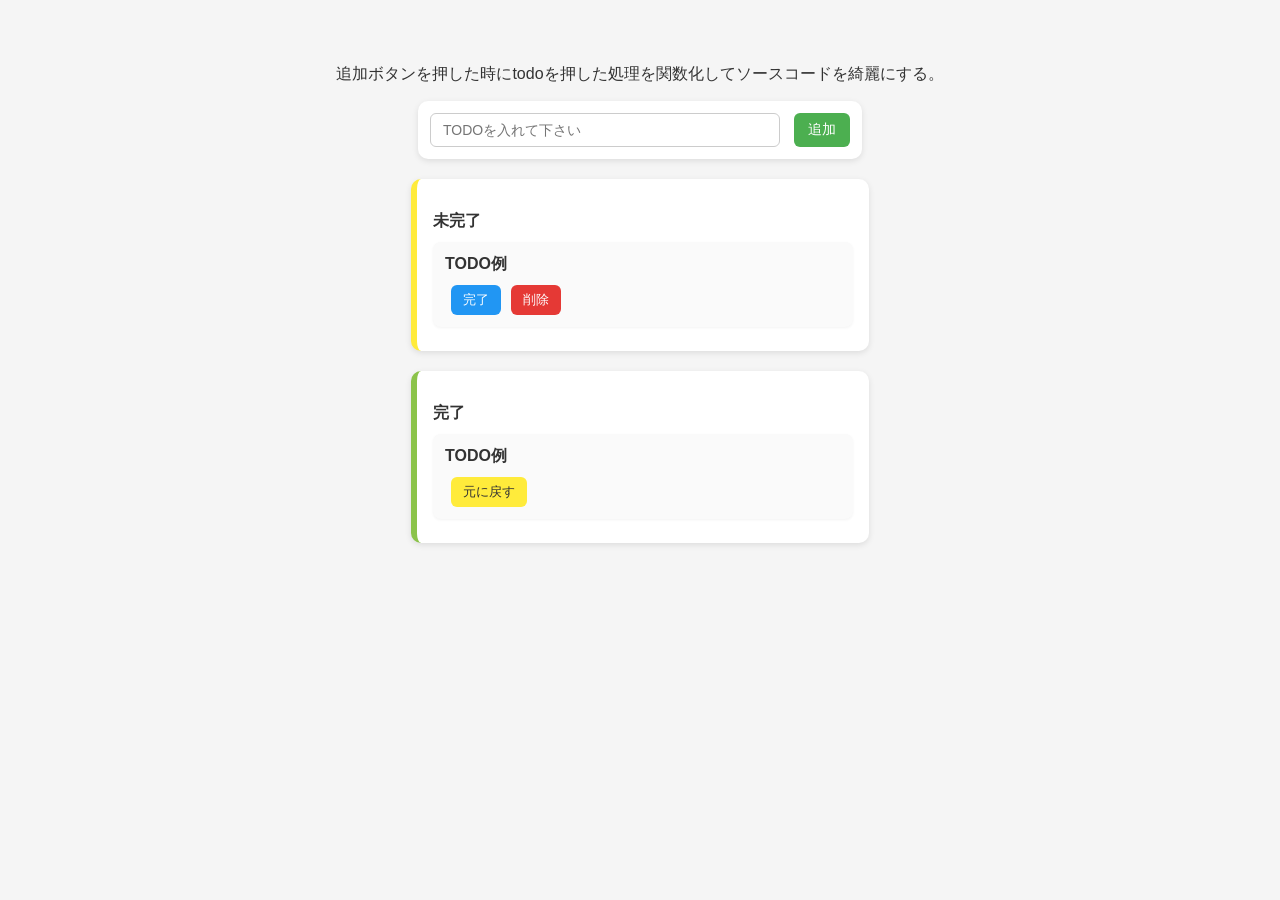
==== scratch/process_10/index.html @ dd69dc28 "sampleを追加" ====
<!DOCTYPE html>
<html lang="ja">
  <head>
    <link rel="stylesheet" href="./style.css" />
    <title>TODO</title>
  </head> 
<body>
  <p>追加ボタンを押した時にtodoを押した処理を関数化してソースコードを綺麗にする。</p>
  <div class="input-area">
    <input type="text" id="add_text" placeholder="TODOを入れて下さい" />
    <button id="add_button">追加</button>
  </div>
  <div class="incomplete-area area-box">
    <p>未完了</p>
    <ul>
      <li>
        <div>
          <p>TODO例</p>
          <button class="btn-complete">完了</button>
          <button class="btn-delete ">削除</button>
        </div>
      </li>
    </ul>
  </div>
  <div class="complete-area area-box">
    <p>完了</p>
    <ul>
      <li>
        <div>
          <p>TODO例</p>
          <button class="btn-incomplete">元に戻す</button>
        </div>
      </li>
    </ul>
  </div>
  <script src="./index.js"></script>
</body>
</html>
---- scratch/process_10/style.css ----
/* 全体 */
body {
  font-family: "Helvetica Neue", Arial, sans-serif;
  background: #f5f5f5;
  display: flex;
  flex-direction: column;
  align-items: center;
  padding: 40px 0;
  color: #333;
}

/* 入力エリア */
.input-area {
  background: #ffffff;
  width: 420px;
  padding: 12px;
  margin-bottom: 20px;
  border-radius: 10px;
  box-shadow: 0 2px 6px rgba(0,0,0,0.1);
  display: flex;
  gap: 8px;
}

.input-area input {
  flex: 1;
  border-radius: 6px;
  padding: 8px 12px;
  border: 1px solid #ccc;
  font-size: 14px;
}

.input-area button {
  background: #4caf50;
  color: white;
  border-radius: 6px;
  border: none;
  padding: 8px 14px;
  font-size: 14px;
}

.input-area button:hover {
  background: #43a047;
}

/* 共通ボックス */
.area-box {
  width: 420px;
  padding: 16px;
  border-radius: 10px;
  background: #ffffff;
  box-shadow: 0 2px 6px rgba(0,0,0,0.1);
  margin-bottom: 20px;
}

/* 見出し */
.area-box p {
  font-size: 16px;
  font-weight: bold;
  margin-bottom: 10px;
}

/* TODOリスト */
ul {
  list-style: none;
  padding: 0;
  margin: 0;
}

li {
  background: #fafafa;
  margin: 8px 0;
  padding: 12px;
  border-radius: 8px;
  display: flex;
  align-items: center;
  justify-content: space-between;
  box-shadow: 0 1px 3px rgba(0,0,0,0.05);
}

li p {
  margin: 0;
  font-size: 15px;
}

/* ボタン */
button {
  padding: 6px 12px;
  margin-left: 6px;
  border-radius: 6px;
  border: none;
  font-size: 13px;
  cursor: pointer;
  transition: 0.2s;
}

button:hover {
  opacity: 0.8;
}

/* ボタン色 */
.btn-complete {
  background: #2196f3;
  color: white;
}

.btn-delete {
  background: #e53935;
  color: white;
}

.btn-incomplete {
  background: #ffeb3b; /* 明るい黄色 */
  color: #333; /* 読みやすい濃い文字色 */
}

/* 完了ボタン */
.btn-complete:hover {
  background: #1e88e5; /* 少し濃い青 */
}

/* 削除ボタン */
.btn-delete:hover {
  background: #d32f2f; /* 少し濃い赤 */
}

.btn-incomplete:hover {
  background: #fdd835; 
}

/* 戻すボタン */
.btn-back:hover {
  background: #616161; /* 少し濃いグレー */
}

.btn-back {
  background: #757575;
  color: white;
}

/* 未完了・完了エリア */
.incomplete-area.area-box {
  border-left: 6px solid #ffeb3b;
}

.complete-area.area-box {
  border-left: 6px solid #8bc34a;
}
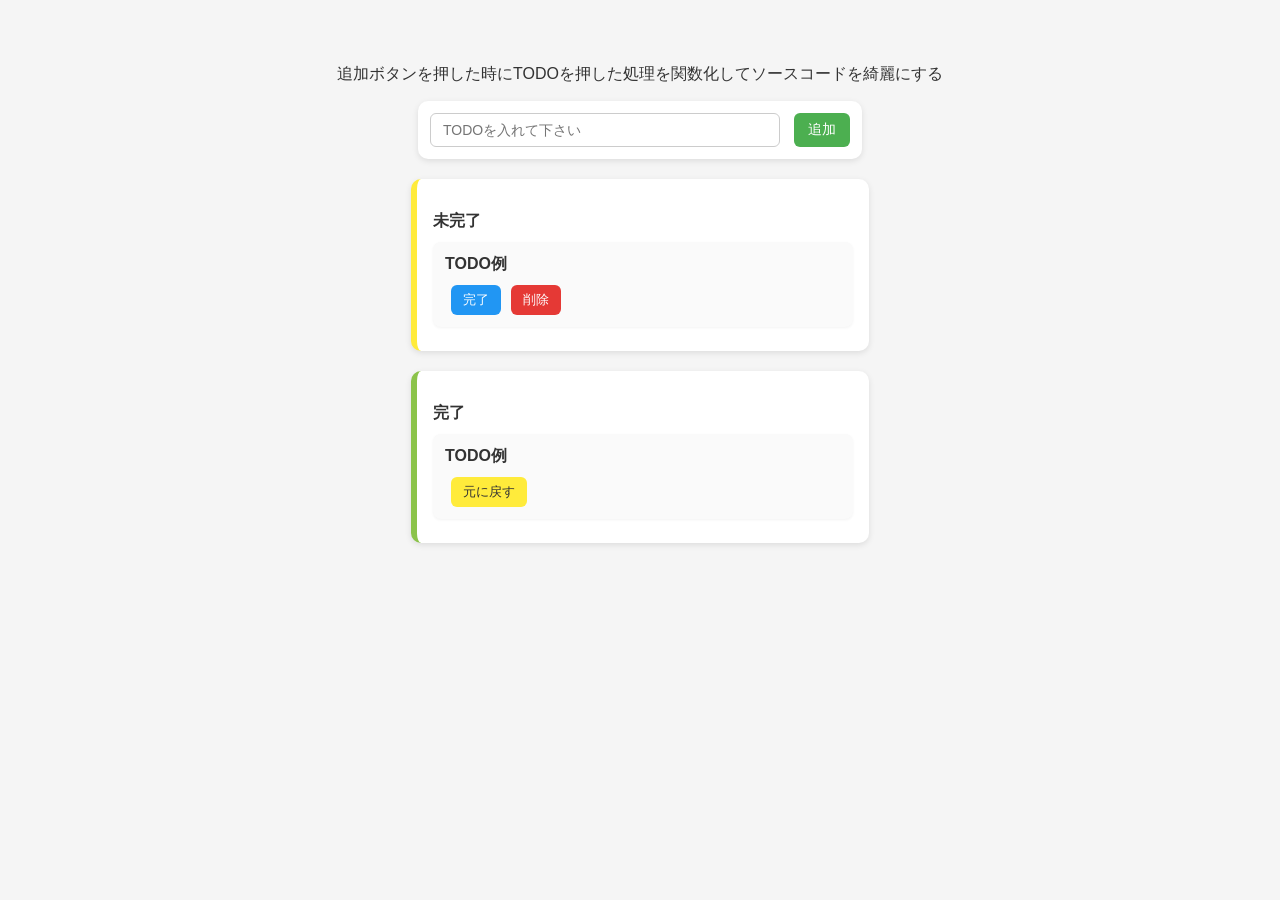
==== commit 64ad6a06: "JavaScript側をアップデート" ====
--- a/scratch/process_10/index.html
+++ b/scratch/process_10/index.html
@@ -5,7 +5,7 @@
     <title>TODO</title>
   </head> 
 <body>
-  <p>追加ボタンを押した時にtodoを押した処理を関数化してソースコードを綺麗にする。</p>
+  <p>追加ボタンを押した時にTODOを押した処理を関数化してソースコードを綺麗にする</p>
   <div class="input-area">
     <input type="text" id="add_text" placeholder="TODOを入れて下さい" />
     <button id="add_button">追加</button>
